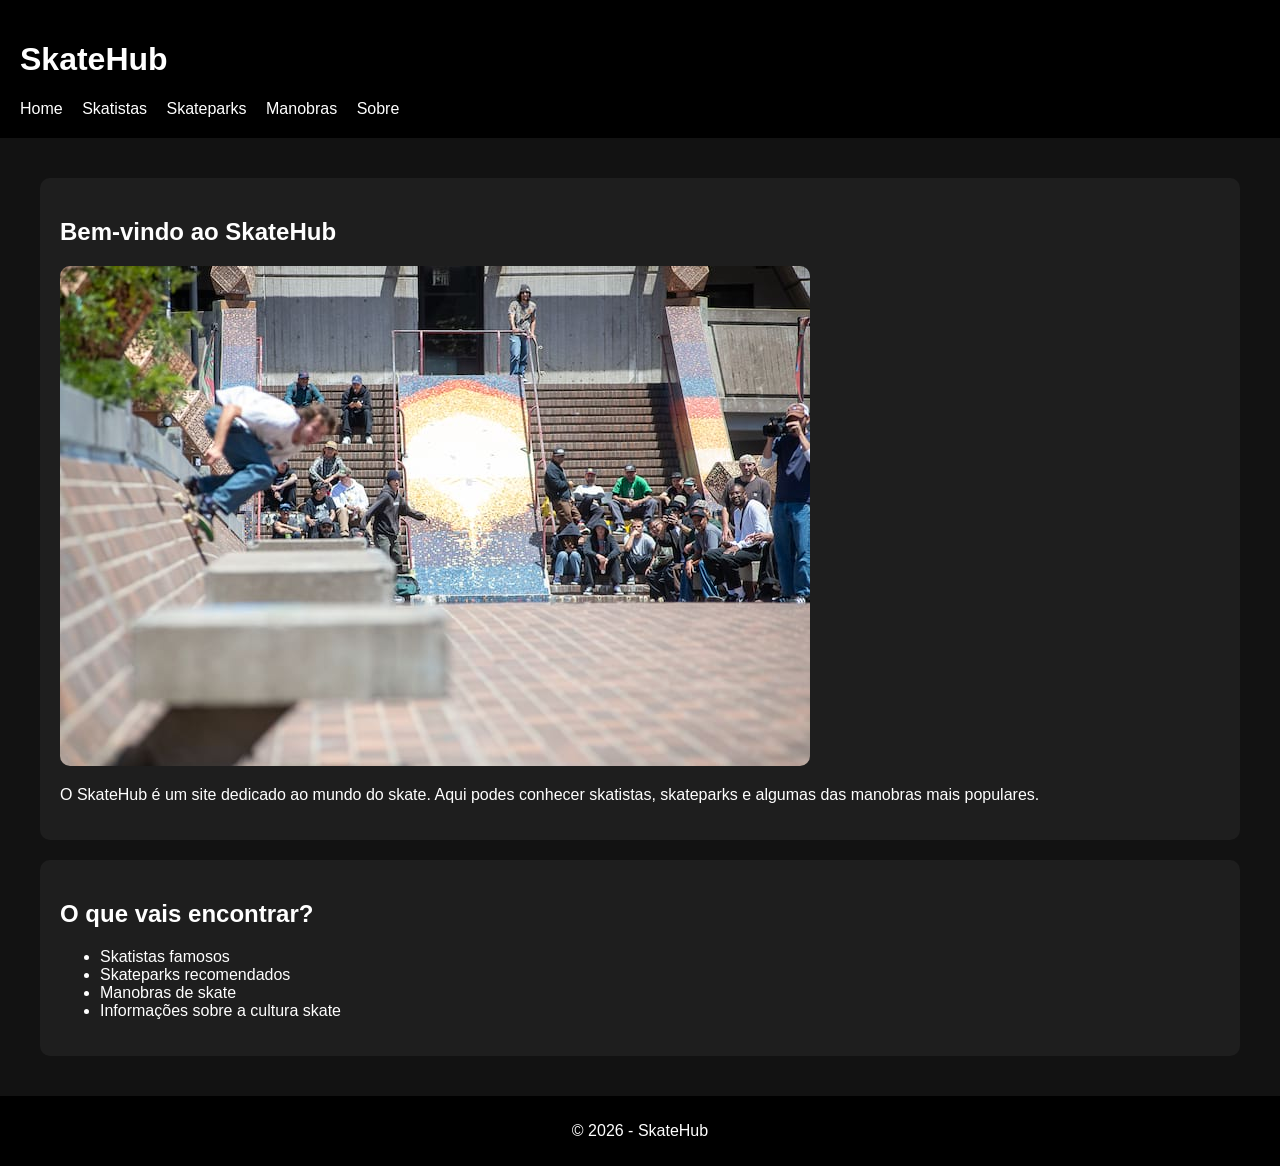
==== index.html @ c84f2423 "Página sobre adicionada e alteração no css e index" ====
<!DOCTYPE html>
<html lang="pt">
<head>
    <meta charset="UTF-8">
    <meta name="viewport" content="width=device-width, initial-scale=1.0">
    <title>SkateHub</title>

    <link rel="stylesheet" href="css/global.css">
</head>
<body>

    <header>
        <h1>SkateHub</h1>

        <nav>
            <a href="index.html">Home</a>
            <a href="#">Skatistas</a>
            <a href="#">Skateparks</a>
            <a href="#">Manobras</a>
            <a href="pages/sobre.html">Sobre</a>
        </nav>
    </header>

    <main>

        <section>
            <h2>Bem-vindo ao SkateHub</h2>

            <img src="img/index/skate.jpg" alt="Imagem de skate">

            <p>
                O SkateHub é um site dedicado ao mundo do skate.
                Aqui podes conhecer skatistas, skateparks e algumas
                das manobras mais populares.
            </p>
        </section>

        <section>
            <h2>O que vais encontrar?</h2>

            <ul>
                <li>Skatistas famosos</li>
                <li>Skateparks recomendados</li>
                <li>Manobras de skate</li>
                <li>Informações sobre a cultura skate</li>
            </ul>
        </section>

    </main>

    <footer>
        <p>&copy; 2026 - SkateHub</p>
    </footer>

</body>
</html>
---- css/global.css ----
:root{
    --bg-color: #121212;
    --card-color: #1e1e1e;
    --primary-color: #e63946;
    --text-color: #ffffff;
    --text-secondary: #bdbdbd;
}

/*.dark{
    --bg-color: #121212;
    --card-color: #1e1e1e;
    --primary-color: #e63946;
    --text-color: #ffffff;
}

.light{
    --bg-color: #f5f5f5;
    --card-color: #ffffff;
    --primary-color: #e63946;
    --text-color: #000000;
}*/

body{
    background-color: var(--bg-color);
    color: var(--text-color);
    font-family: Arial, sans-serif;
    margin: 0;
    display: flex;
    flex-direction: column;
    min-height: 100vh;
}

header{
    background-color: #000;
    color: white;
    padding: 20px;
}

nav a{
    color: white;
    text-decoration: none;
    margin-right: 15px;
}

nav a:hover{
    color: var(--primary-color);
}

main{
    flex: 1;
    padding: 20px;
}
main img {
    max-width: 100%;
    border-radius: 10px;
}

section, article{
    background-color: var(--card-color);
    margin: 20px;
    padding: 20px;
    border-radius: 10px;
}

footer{
    background-color: #000;
    color: white;
    text-align: center;
    padding: 10px;
}

.foto{
    width: 250px;
    height: 250px;
    object-fit: cover;
    border-radius: 10px;
}

.autor{
    display: flex;
    gap: 20px;
}
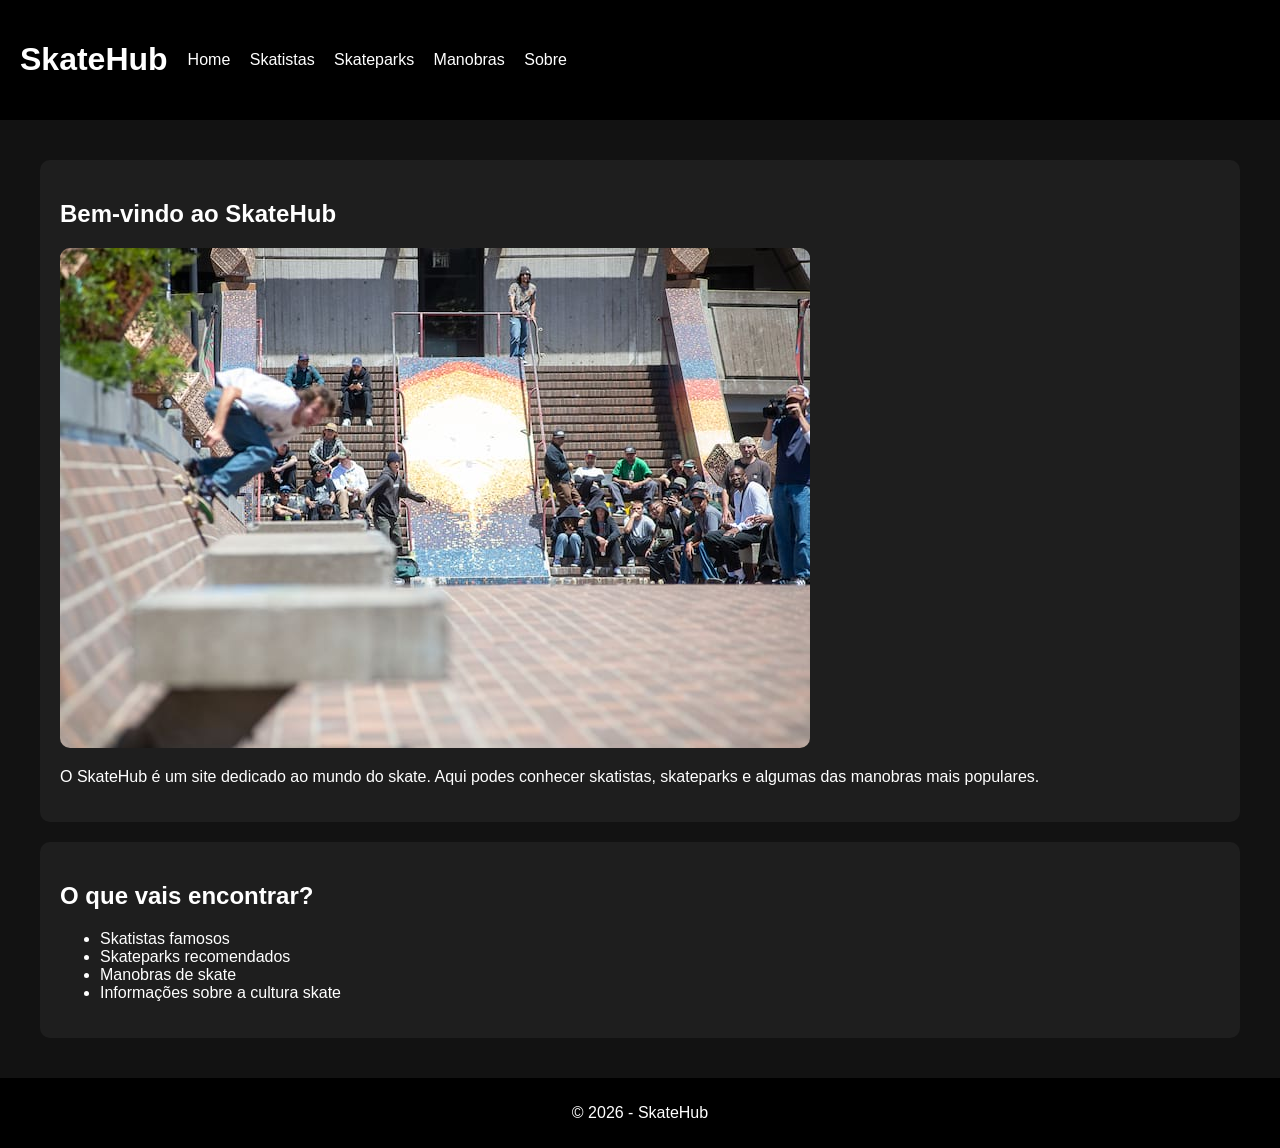
==== commit 0147944b: "feat: adicionar página de skatistas - grid responsivo 3/2/1 colunas - pesquisa por nome, país e moda" ====
--- a/index.html
+++ b/index.html
@@ -14,9 +14,9 @@
 
         <nav>
             <a href="index.html">Home</a>
-            <a href="#">Skatistas</a>
-            <a href="#">Skateparks</a>
-            <a href="#">Manobras</a>
+            <a href="pages/skatistas.html">Skatistas</a>
+            <a href="pages/skateparks.html">Skateparks</a>
+            <a href="pages/manobras.html">Manobras</a>
             <a href="pages/sobre.html">Sobre</a>
         </nav>
     </header>
--- a/css/global.css
+++ b/css/global.css
@@ -34,6 +34,14 @@
     background-color: #000;
     color: white;
     padding: 20px;
+    display: flex;
+    justify-content: flex-start;
+    align-items: center;
+}
+
+header h1{
+    color: white;
+    padding-right: 20px;
 }
 
 nav a{
@@ -50,6 +58,7 @@
     flex: 1;
     padding: 20px;
 }
+
 main img {
     max-width: 100%;
     border-radius: 10px;
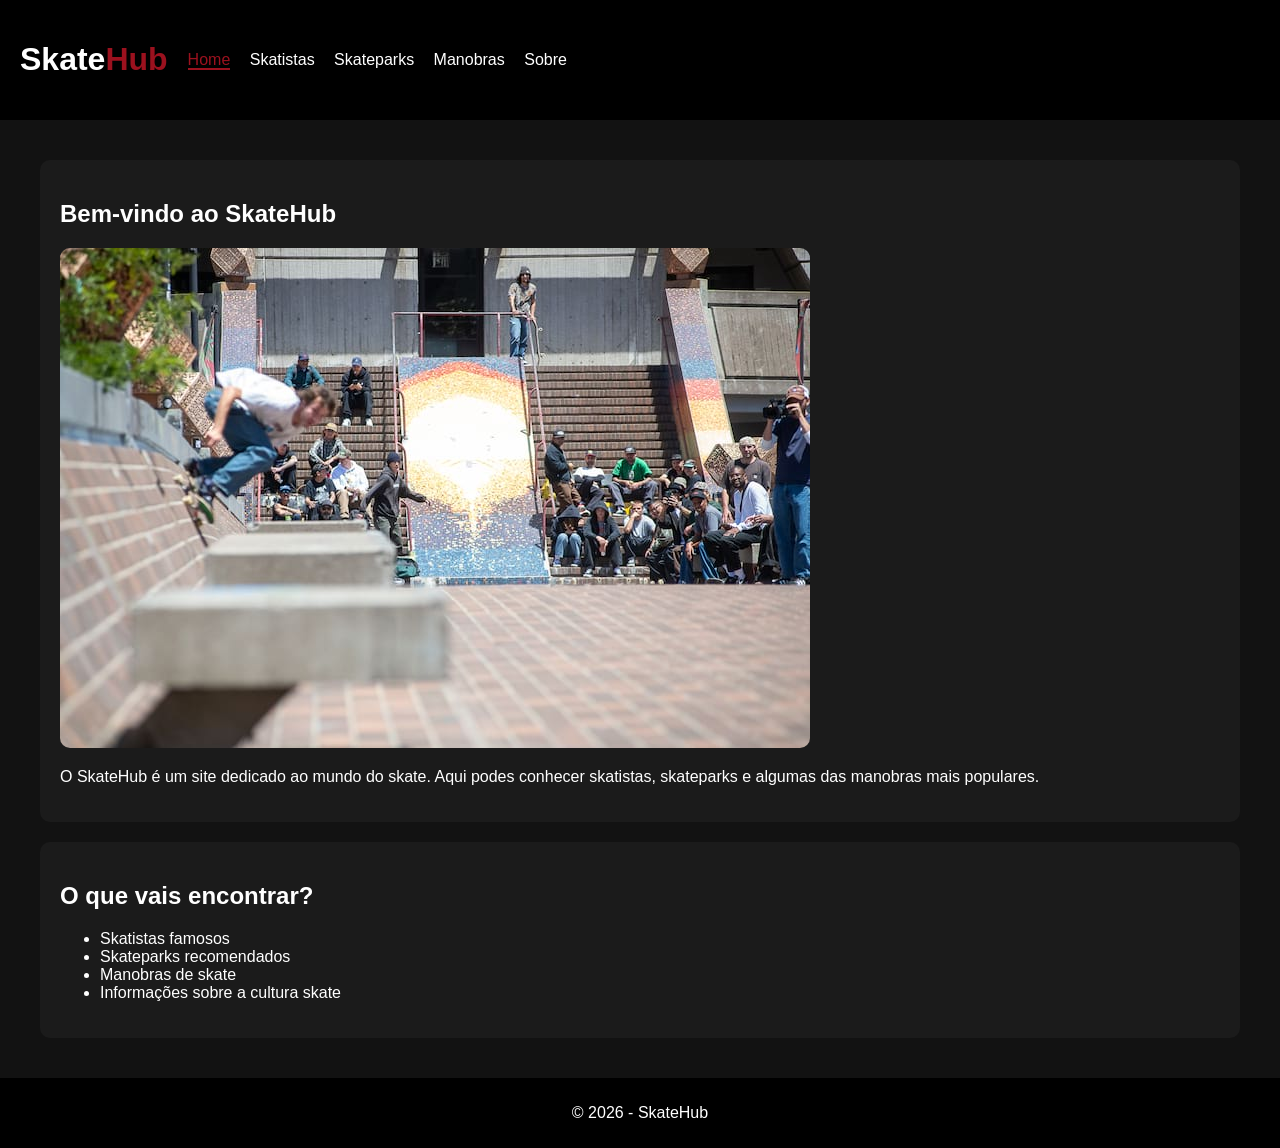
==== commit 172fc9ad: "refactor: reorganizar CSS e melhorar navegação - substituir cores hardcoded por variáveis CSS - adic" ====
--- a/index.html
+++ b/index.html
@@ -10,10 +10,10 @@
 <body>
 
     <header>
-        <h1>SkateHub</h1>
+        <h1>Skate<span style="color: #9B111E">Hub</span></h1>
 
         <nav>
-            <a href="index.html">Home</a>
+            <a href="index.html" class="ativo">Home</a>
             <a href="pages/skatistas.html">Skatistas</a>
             <a href="pages/skateparks.html">Skateparks</a>
             <a href="pages/manobras.html">Manobras</a>
--- a/css/global.css
+++ b/css/global.css
@@ -1,24 +1,25 @@
 :root{
+
     --bg-color: #121212;
-    --card-color: #1e1e1e;
-    --primary-color: #e63946;
+    --card-color: #1b1b1b;
+    --surface-dark: #000000;
+    --hover-color: #151414;
+    --border-color: #333333;
+    --primary-color: #9b111e;
     --text-color: #ffffff;
     --text-secondary: #bdbdbd;
+
 }
 
-/*.dark{
-    --bg-color: #121212;
-    --card-color: #1e1e1e;
-    --primary-color: #e63946;
-    --text-color: #ffffff;
-}
-
-.light{
+body.claro {
     --bg-color: #f5f5f5;
     --card-color: #ffffff;
-    --primary-color: #e63946;
+    --surface-dark: #e0e0e0;
+    --hover-color: #eeeeee;
+    --border-color: #cccccc;
     --text-color: #000000;
-}*/
+    --text-secondary: #555555;
+}
 
 body{
     background-color: var(--bg-color);
@@ -31,8 +32,8 @@
 }
 
 header{
-    background-color: #000;
-    color: white;
+    background-color: var(--surface-dark);
+    color: var(--text-color);
     padding: 20px;
     display: flex;
     justify-content: flex-start;
@@ -40,18 +41,22 @@
 }
 
 header h1{
-    color: white;
+    color: var(--text-color);
     padding-right: 20px;
 }
 
 nav a{
-    color: white;
+    color: var(--text-color);
     text-decoration: none;
     margin-right: 15px;
 }
 
 nav a:hover{
     color: var(--primary-color);
+}
+nav a.ativo{
+    color: var(--primary-color);
+    border-bottom: 2px solid var(--primary-color);
 }
 
 main{
@@ -71,8 +76,34 @@
     border-radius: 10px;
 }
 
+select{
+    height: 30px;
+    background-color: var(--bg-color);
+    color: var(--text-color);
+    border-radius: 5px;
+    border: none;
+}
+
+select:focus{
+    outline: 2px solid var(--primary-color);
+    background-color: var(--card-color);
+}
+
+input {
+    color: var(--text-color);
+    background-color: var(--bg-color);
+    height: 30px;
+    border-radius : 5px;
+    border: none;
+}
+
+input:focus {
+    outline: 2px solid var(--primary-color);
+    background-color: var(--card-color);
+}
+
 footer{
-    background-color: #000;
+    background-color: var(--surface-dark);
     color: white;
     text-align: center;
     padding: 10px;
@@ -89,3 +120,48 @@
     display: flex;
     gap: 20px;
 }
+
+#contador {
+    color: var(--text-secondary);
+    font-size: 14px;
+    margin-top: 5px;
+}
+
+
+#modal {
+    display: none;
+    position: fixed;
+    top: 0;
+    left: 0;
+    width: 100%;
+    height: 100%;
+    background-color: rgba(0, 0, 0, 0.8);
+    justify-content: center;
+    align-items: center;
+    z-index: 999;
+}
+
+#modal.aberto {
+    display: flex;
+}
+
+#modal-conteudo {
+    background-color: var(--card-color);
+    border-radius: 10px;
+    padding: 30px;
+    max-width: 500px;
+    width: 90%;
+    position: relative;
+}
+
+#modal-fechar {
+    position: absolute;
+    top: 10px;
+    right: 15px;
+    background: none;
+    border: none;
+    color: var(--text-color);
+    font-size: 20px;
+    cursor: pointer;
+}
+
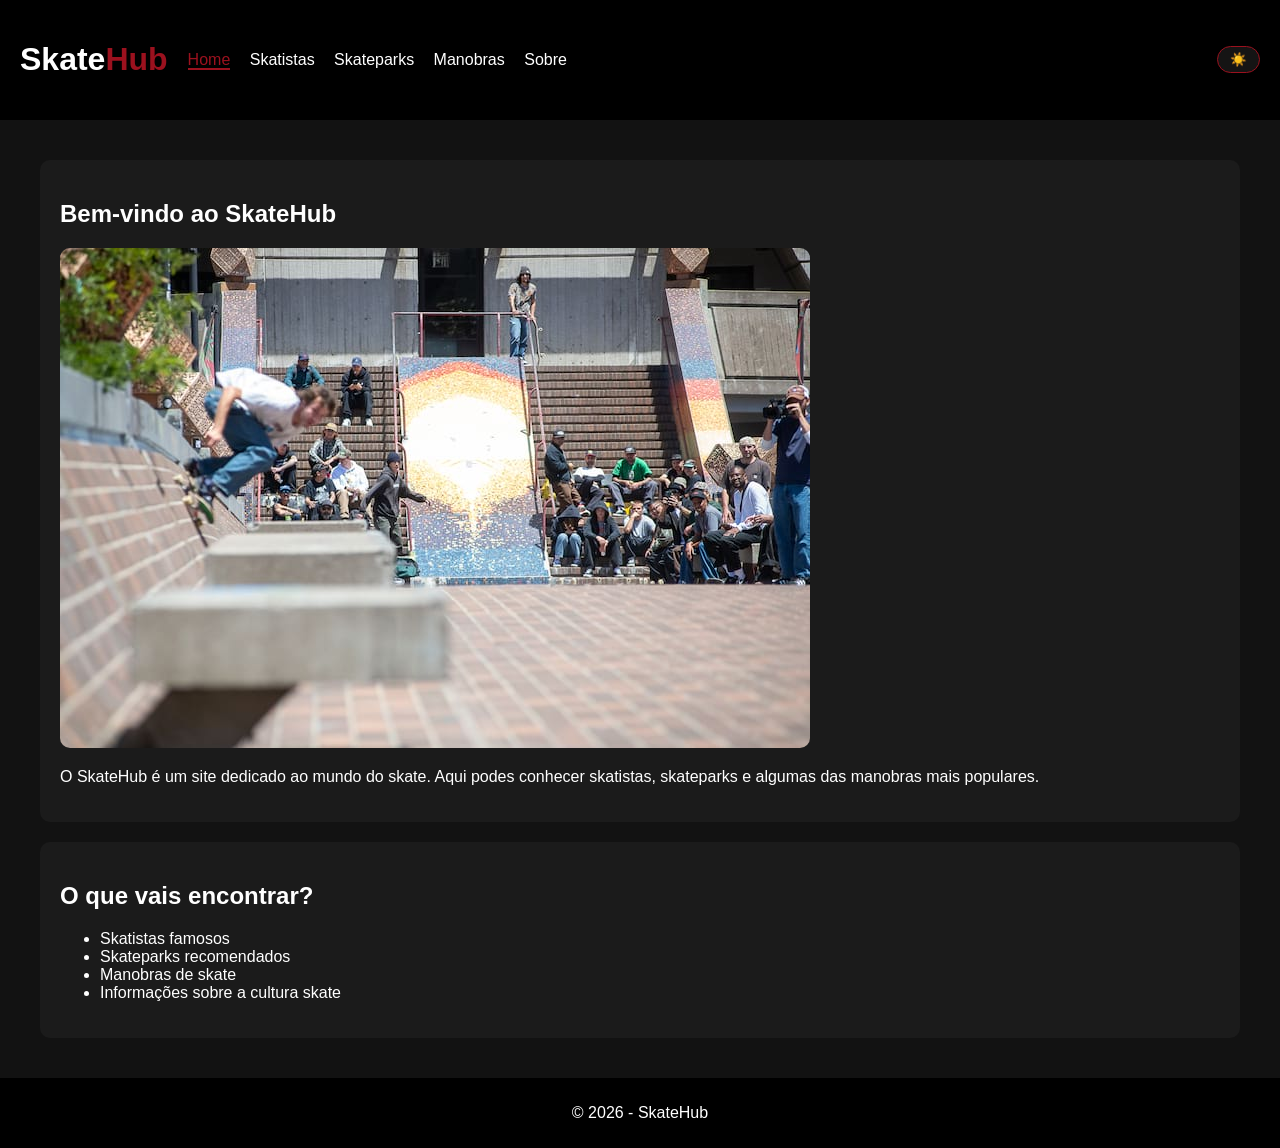
==== commit 6b69d471: "em todas as paginas14:00feat: adicionar toggle de tema claro/escuro - botão no header com ícone " ====
--- a/index.html
+++ b/index.html
@@ -19,6 +19,7 @@
             <a href="pages/manobras.html">Manobras</a>
             <a href="pages/sobre.html">Sobre</a>
         </nav>
+        <button id="btn-tema" onclick="mudaTema()">☀️</button>
     </header>
 
     <main>
@@ -51,6 +52,7 @@
     <footer>
         <p>&copy; 2026 - SkateHub</p>
     </footer>
+    <script src="js/tema.js"></script>
 
 </body>
 </html>
--- a/css/global.css
+++ b/css/global.css
@@ -104,7 +104,7 @@
 
 footer{
     background-color: var(--surface-dark);
-    color: white;
+    color: var(--text-color);
     text-align: center;
     padding: 10px;
 }
@@ -165,3 +165,13 @@
     cursor: pointer;
 }
 
+#btn-tema {
+    background-color: var(--hover-color);
+    border: 1px solid var(--primary-color);
+    color: var(--text-color);
+    border-radius: 20px;
+    padding: 5px 12px;
+    cursor: pointer;
+    margin-left: auto;
+}
+
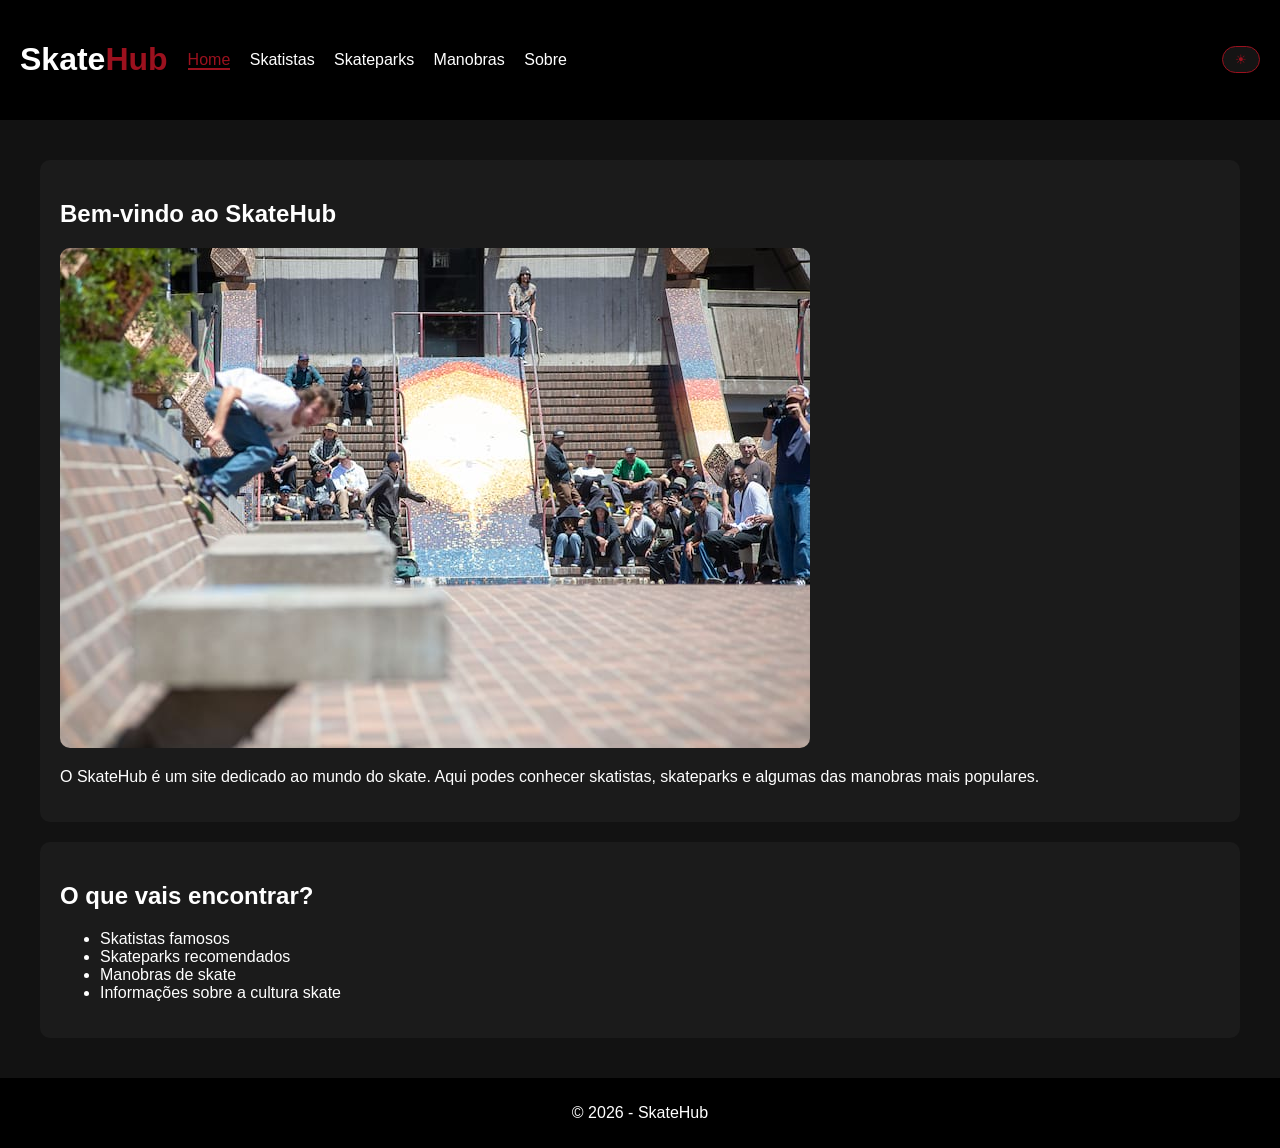
==== commit 40558cde: "feat: adicionar página de skateparks - grid responsivo 3/2/1 colunas - pesquisa por nome, dificuldad" ====
--- a/index.html
+++ b/index.html
@@ -19,7 +19,7 @@
             <a href="pages/manobras.html">Manobras</a>
             <a href="pages/sobre.html">Sobre</a>
         </nav>
-        <button id="btn-tema" onclick="mudaTema()">☀️</button>
+        <button id="btn-tema" onclick="mudaTema()">☀︎️</button>
     </header>
 
     <main>
--- a/css/global.css
+++ b/css/global.css
@@ -82,6 +82,8 @@
     color: var(--text-color);
     border-radius: 5px;
     border: none;
+    width: 160px;
+    cursor: pointer;
 }
 
 select:focus{
@@ -93,6 +95,8 @@
     color: var(--text-color);
     background-color: var(--bg-color);
     height: 30px;
+    width: 20%;
+    min-width: 150px;
     border-radius : 5px;
     border: none;
 }
@@ -120,6 +124,41 @@
     display: flex;
     gap: 20px;
 }
+
+.card {
+    background-color: var(--card-color);
+    border-radius: 10px;
+    padding: 15px;
+    cursor: pointer;
+}
+
+.card:hover {
+    background-color: var(--hover-color);
+}
+
+.card img {
+    width: 100%;
+    height: 200px;
+    object-fit: cover;
+
+    border-radius: 8px;
+}
+
+.card-info {
+    padding: 10px 5px;
+}
+
+.card-info h3 {
+    margin: 0 0 8px 0;
+    color: var(--primary-color);
+}
+
+.card-info p {
+    margin: 4px 0;
+    color: var(--text-secondary);
+    font-size: 14px;
+}
+
 
 #contador {
     color: var(--text-secondary);
@@ -168,10 +207,18 @@
 #btn-tema {
     background-color: var(--hover-color);
     border: 1px solid var(--primary-color);
-    color: var(--text-color);
+    color: var(--primary-color);
     border-radius: 20px;
     padding: 5px 12px;
     cursor: pointer;
     margin-left: auto;
 }
 
+#modal-foto {
+    width: 100%;
+    height: 250px;
+    object-fit: cover;
+    border-radius: 8px;
+    margin-bottom: 15px;
+    border: 2px solid var(--primary-color);
+}
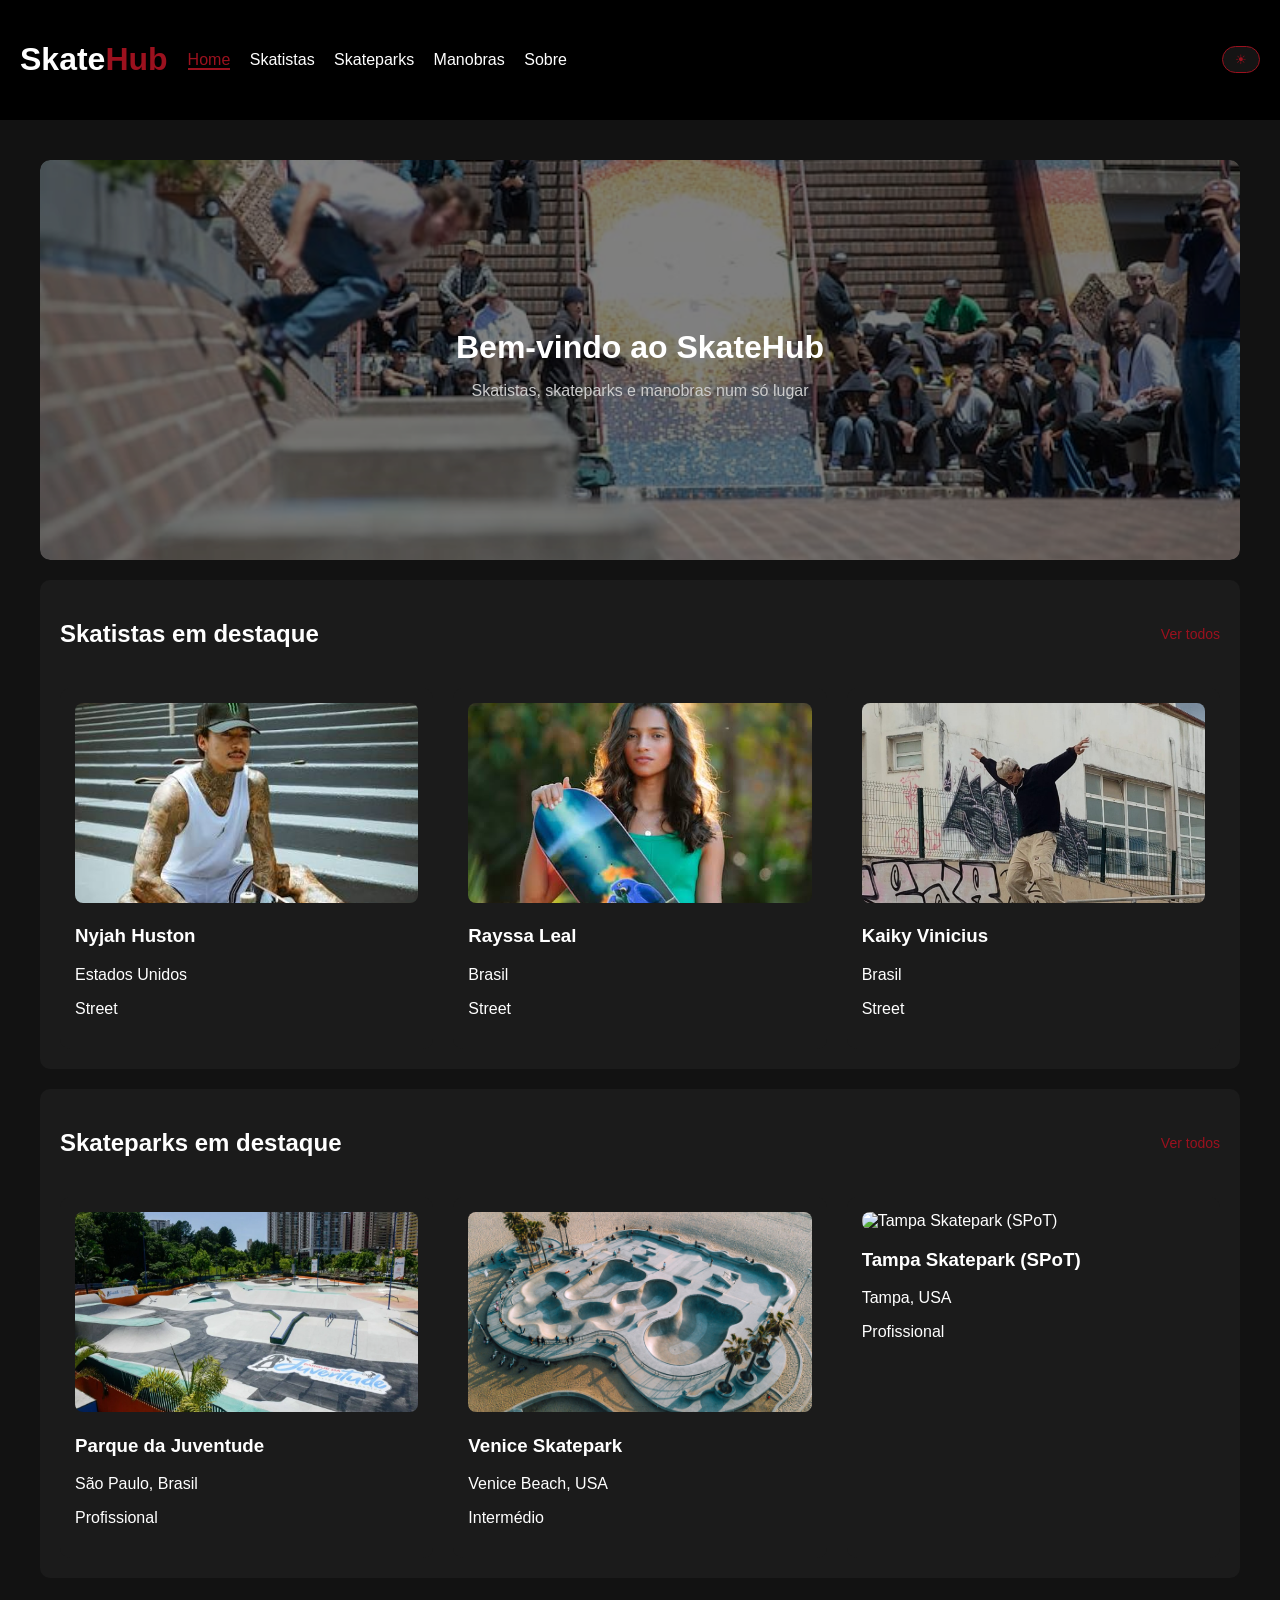
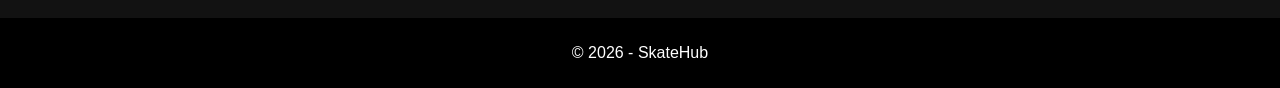
==== commit 52c66e75: "feat: adicionar página index com hero e destaques - hero section com imagem e texto sobreposto - sec" ====
--- a/index.html
+++ b/index.html
@@ -6,6 +6,8 @@
     <title>SkateHub</title>
 
     <link rel="stylesheet" href="css/global.css">
+    <link rel="stylesheet" href="css/index.css">
+
 </head>
 <body>
 
@@ -24,27 +26,28 @@
 
     <main>
 
-        <section>
-            <h2>Bem-vindo ao SkateHub</h2>
-
+        <section class="hero">
             <img src="img/index/skate.jpg" alt="Imagem de skate">
-
-            <p>
-                O SkateHub é um site dedicado ao mundo do skate.
-                Aqui podes conhecer skatistas, skateparks e algumas
-                das manobras mais populares.
-            </p>
+            <div class="hero-texto">
+                <h2>Bem-vindo ao SkateHub</h2>
+                <p>Skatistas, skateparks e manobras num só lugar</p>
+            </div>
         </section>
 
         <section>
-            <h2>O que vais encontrar?</h2>
+            <div class="secao-header">
+                <h2>Skatistas em destaque</h2>
+                <a href="pages/skatistas.html">Ver todos</a>
+            </div>
+            <div id="lista-destaque-skatistas"></div>
+        </section>
 
-            <ul>
-                <li>Skatistas famosos</li>
-                <li>Skateparks recomendados</li>
-                <li>Manobras de skate</li>
-                <li>Informações sobre a cultura skate</li>
-            </ul>
+        <section>
+            <div class="secao-header">
+                <h2>Skateparks em destaque</h2>
+                <a href="pages/skateparks.html">Ver todos</a>
+            </div>
+            <div id="lista-destaque-skateparks"></div>
         </section>
 
     </main>
@@ -52,6 +55,8 @@
     <footer>
         <p>&copy; 2026 - SkateHub</p>
     </footer>
+    <script src="js/dados.js"></script>
+    <script src="js/index.js"></script>
     <script src="js/tema.js"></script>
 
 </body>
--- a/css/index.css
+++ b/css/index.css
@@ -0,0 +1,80 @@
+@media (max-width: 768px) {
+    #lista-destaque-skatistas,
+    #lista-destaque-skateparks {
+        grid-template-columns: repeat(2, 1fr);
+    }
+
+    .hero {
+        height: 250px;
+    }
+}
+
+@media (max-width: 480px) {
+    #lista-destaque-skatistas,
+    #lista-destaque-skateparks {
+        grid-template-columns: 1fr;
+    }
+}
+
+.hero {
+    position: relative;
+    height: 400px;
+    overflow: hidden;
+    padding: 0;
+}
+
+.hero img {
+    width: 100%;
+    height: 100%;
+    object-fit: cover;
+    object-position: center;
+    filter: brightness(0.5);
+    border-radius: 10px;
+}
+
+.hero-texto {
+    position: absolute;
+    top: 50%;
+    left: 50%;
+    transform: translate(-50%, -50%);
+    color: white;
+    text-align: center;
+}
+
+.hero-texto h2 {
+    font-size: 2rem;
+    margin-bottom: 10px;
+}
+
+.hero-texto p {
+    font-size: 1rem;
+    color: #cccccc;
+}
+
+.secao-header {
+    display: flex;
+    justify-content: space-between;
+    align-items: center;
+    margin-bottom: 20px;
+}
+
+.secao-header a {
+    color: var(--primary-color);
+    text-decoration: none;
+    font-size: 14px;
+}
+
+.secao-header a:hover {
+    text-decoration: underline;
+}
+
+#lista-destaque-skateparks, #lista-destaque-skatistas {
+    display: grid;
+    grid-template-columns: repeat(3, 1fr);
+    gap: 20px;
+
+}
+
+#lista-destaque-skatistas img {
+    object-position: 0 15%;
+}
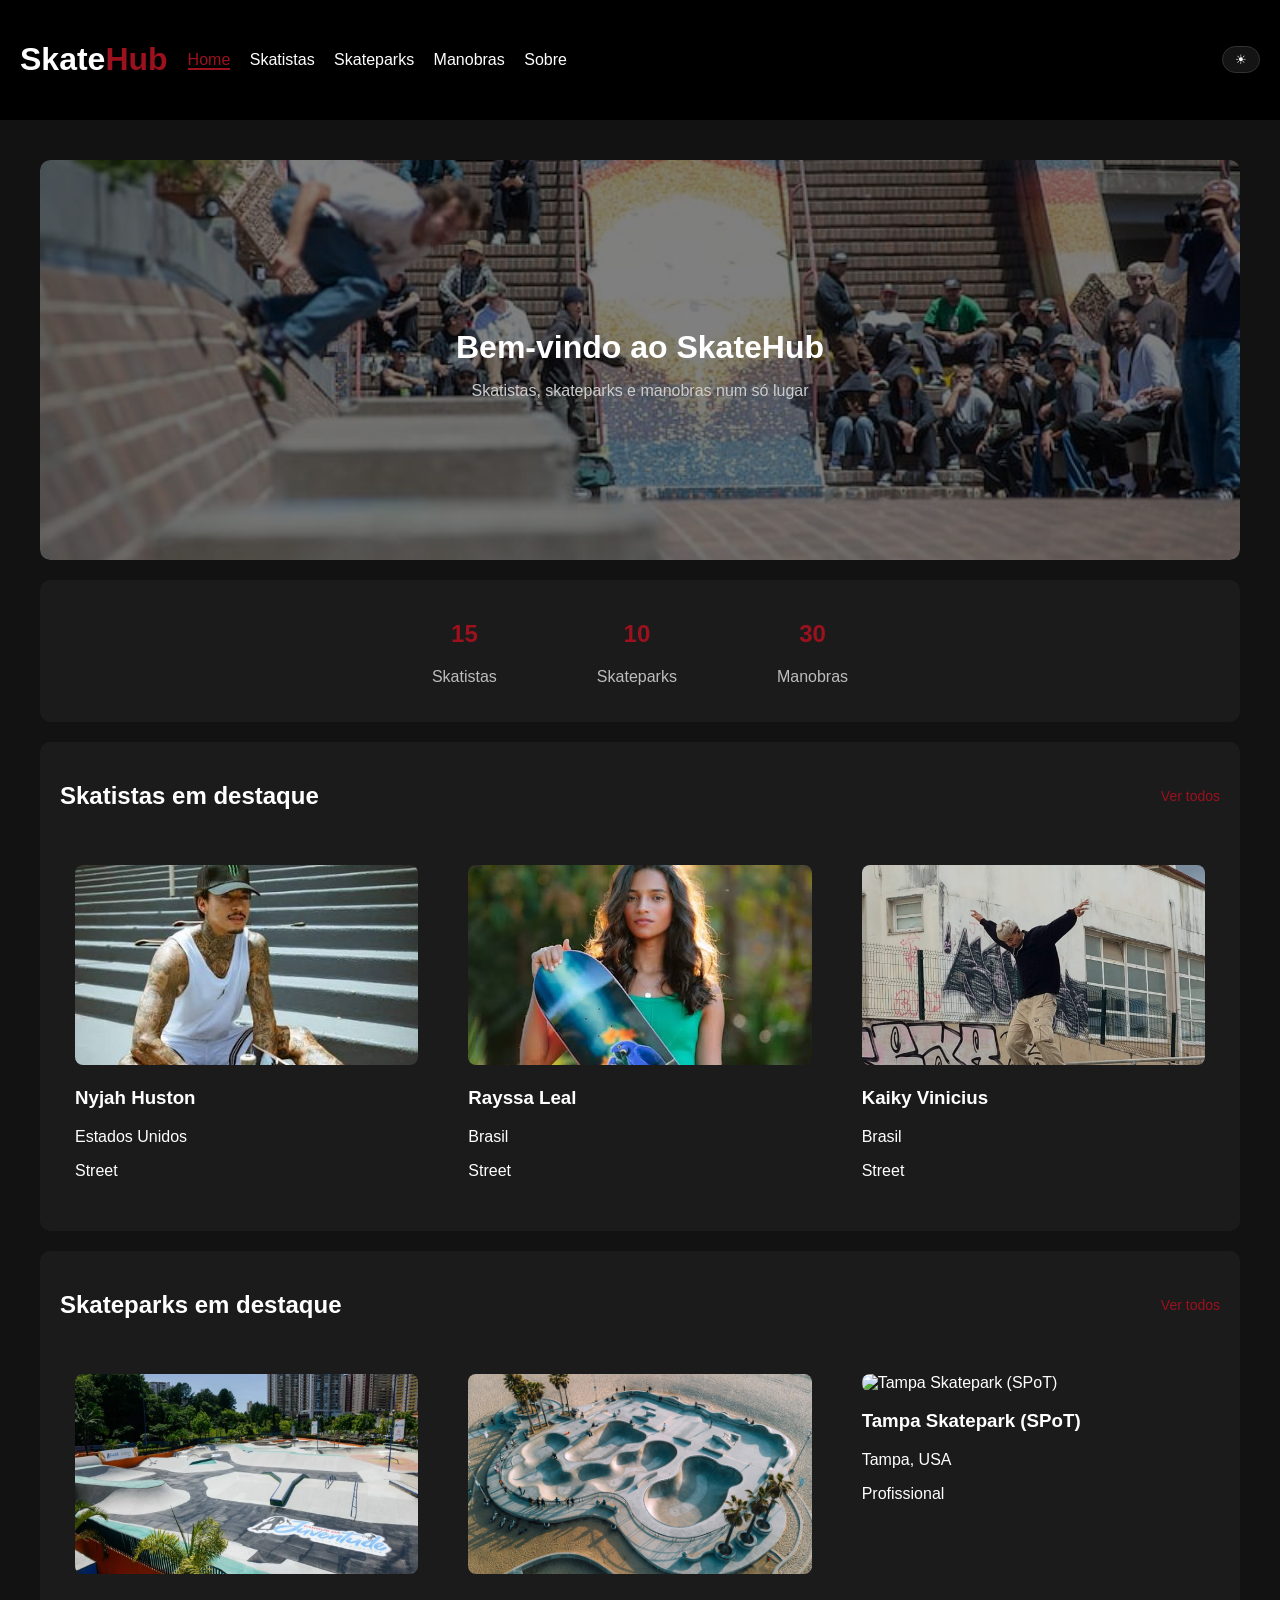
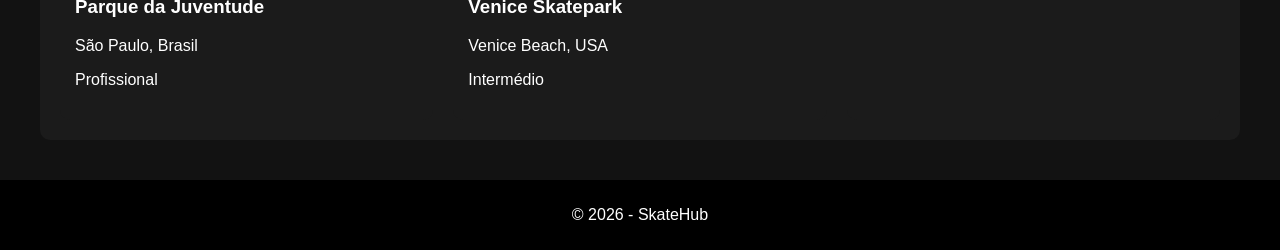
==== commit 76c21522: "feat: status adicionado ao index - status com efeito de contagem" ====
--- a/index.html
+++ b/index.html
@@ -34,6 +34,21 @@
             </div>
         </section>
 
+        <section class="status">
+            <div class="status-skatistas">
+                <h2 id="total-skatistas"></h2>
+                <p>Skatistas</p>
+            </div>
+            <div class="status-skateparks">
+                <h2 id="total-skateparks"></h2>
+                <p>Skateparks</p>
+            </div>
+            <div class="status-manobras">
+                <h2 id="total-manobras"></h2>
+                <p>Manobras</p>
+            </div>
+        </section>
+
         <section>
             <div class="secao-header">
                 <h2>Skatistas em destaque</h2>
--- a/css/global.css
+++ b/css/global.css
@@ -38,6 +38,9 @@
     display: flex;
     justify-content: flex-start;
     align-items: center;
+    position: sticky;
+    top: 0;
+    z-index: 100;
 }
 
 header h1{
@@ -206,12 +209,17 @@
 
 #btn-tema {
     background-color: var(--hover-color);
-    border: 1px solid var(--primary-color);
-    color: var(--primary-color);
+    border: 1px solid var(--border-color);
+    color: var(--text-color);
     border-radius: 20px;
     padding: 5px 12px;
     cursor: pointer;
     margin-left: auto;
+}
+
+#btn-tema:hover {
+    border-color: var(--primary-color);
+    color: var(--primary-color)
 }
 
 #modal-foto {
@@ -221,4 +229,31 @@
     border-radius: 8px;
     margin-bottom: 15px;
     border: 2px solid var(--primary-color);
+}
+
+#paginacao {
+    display: flex;
+    justify-content: center;
+    gap: 20px;
+    margin-top: 20px;
+}
+
+#paginacao button {
+    background: none;
+    border: 1px solid var(--border-color);
+    color: var(--text-color);
+    padding: 8px 14px;
+    border-radius: 5px;
+    cursor: pointer;
+}
+
+#paginacao button:hover {
+    border-color: var(--primary-color);
+    color: var(--primary-color);
+}
+
+#paginacao button.pagina-ativa {
+    background-color: var(--primary-color);
+    border-color: var(--primary-color);
+    color: white;
 }
--- a/css/index.css
+++ b/css/index.css
@@ -68,6 +68,33 @@
     text-decoration: underline;
 }
 
+.status {
+    display: flex;
+    justify-content: center;
+    gap: 100px;
+}
+
+.status p{
+    color: var(--text-secondary);
+    margin-top: 0;
+}
+
+#total-skatistas {
+    display: flex;
+    justify-content: center;
+    color: var(--primary-color);
+}
+#total-skateparks {
+    display: flex;
+    justify-content: center;
+    color: var(--primary-color);
+}
+#total-manobras {
+    display: flex;
+    justify-content: center;
+    color: var(--primary-color);
+}
+
 #lista-destaque-skateparks, #lista-destaque-skatistas {
     display: grid;
     grid-template-columns: repeat(3, 1fr);
